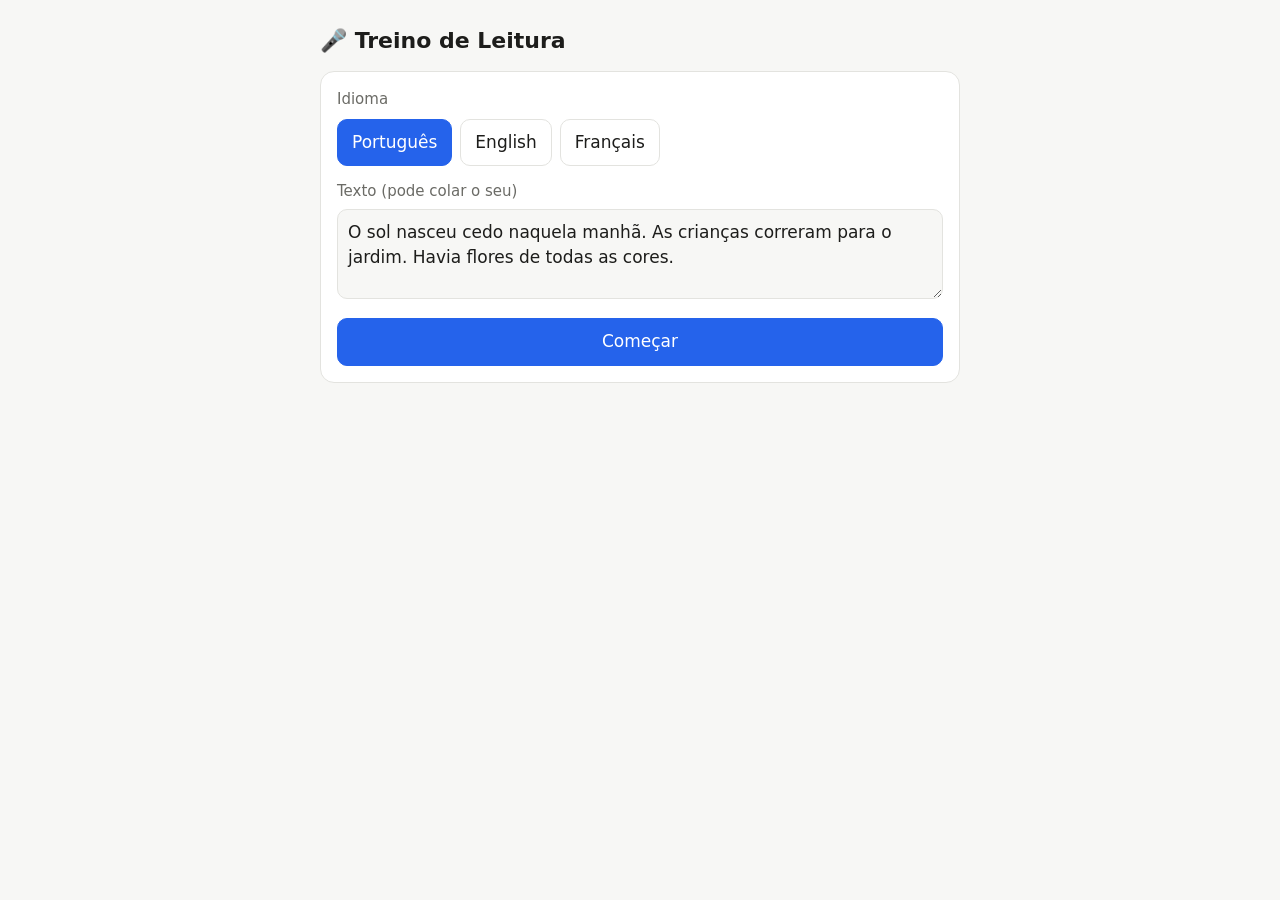
==== index.html @ fb6fd8f0 "renomeia para index" ====
<!DOCTYPE html>
<html lang="pt-BR">
<head>
<meta charset="utf-8">
<meta name="viewport" content="width=device-width, initial-scale=1, viewport-fit=cover">
<title>Treino de Leitura</title>
<style>
:root{--bg:#f7f7f5;--card:#fff;--tx:#1d1d1b;--mut:#6b6b66;--ac:#2563eb;--ok:#15803d;--bad:#b91c1c;--bd:#e3e3df;
box-sizing:border-box;padding-top:env(safe-area-inset-top,0px);padding-bottom:env(safe-area-inset-bottom,0px)}
@media (prefers-color-scheme:dark){:root:not([data-theme="light"]){--bg:#161617;--card:#212123;--tx:#f0f0ee;--mut:#9a9a95;--ac:#60a5fa;--ok:#4ade80;--bad:#f87171;--bd:#33333a}}
:root[data-theme="dark"]{--bg:#161617;--card:#212123;--tx:#f0f0ee;--mut:#9a9a95;--ac:#60a5fa;--ok:#4ade80;--bad:#f87171;--bd:#33333a}
html{scroll-padding-top:env(safe-area-inset-top,0px)}
body{margin:0;background:var(--bg);color:var(--tx);font:17px/1.5 system-ui,-apple-system,Segoe UI,sans-serif}
main{max-width:640px;margin:0 auto;padding:16px}
h1{font-size:22px;margin:8px 0 14px}
.card{background:var(--card);border:1px solid var(--bd);border-radius:14px;padding:16px;margin-bottom:14px}
.row{display:flex;gap:8px;flex-wrap:wrap}
button{font:inherit;border:1px solid var(--bd);background:var(--card);color:var(--tx);padding:10px 14px;border-radius:10px;cursor:pointer}
button.on,button.pri{background:var(--ac);border-color:var(--ac);color:#fff}
button.mic{width:100%;padding:16px;font-size:19px}
textarea{width:100%;box-sizing:border-box;min-height:90px;font:inherit;background:var(--bg);color:var(--tx);border:1px solid var(--bd);border-radius:10px;padding:10px}
.sent{font-size:21px;line-height:1.7}
.sent span{padding:0 2px;border-radius:4px}
.ok{color:var(--ok)}.bad{color:var(--bad);text-decoration:underline wavy}
.mut{color:var(--mut);font-size:15px}
.hide{display:none}
</style>
</head>
<body>
<main>
<h1>🎤 Treino de Leitura</h1>

<div id="setup" class="card">
  <div class="mut" style="margin-bottom:8px">Idioma</div>
  <div class="row" id="langs">
    <button data-l="pt-BR" class="on">Português</button>
    <button data-l="en-US">English</button>
    <button data-l="fr-FR">Français</button>
  </div>
  <div class="mut" style="margin:14px 0 6px">Texto (pode colar o seu)</div>
  <textarea id="txt"></textarea>
  <button class="pri" id="start" style="margin-top:12px;width:100%">Começar</button>
</div>

<div id="play" class="card hide">
  <div class="mut" id="prog"></div>
  <div class="sent" id="sent"></div>
  <div class="row" style="margin:10px 0">
    <button id="say">🔊 Ouvir frase</button>
    <button id="skip">Pular</button>
  </div>
  <button class="mic pri" id="mic">🎤 Ler agora</button>
  <div id="res" style="margin-top:12px"></div>
</div>

<div id="end" class="card hide">
  <div id="score" style="font-size:20px"></div>
  <button class="pri" id="again" style="margin-top:12px">Recomeçar</button>
</div>
</main>

<script>
const SAMPLES={
 "pt-BR":"O sol nasceu cedo naquela manhã. As crianças correram para o jardim. Havia flores de todas as cores.",
 "en-US":"The sun rose early that morning. The children ran into the garden. There were flowers of every color.",
 "fr-FR":"Le soleil s'est levé tôt ce matin-là. Les enfants ont couru dans le jardin. Il y avait des fleurs de toutes les couleurs."
};
const MSG={
 "pt-BR":{ok:"✅ Perfeito!",extra:"Palavras a mais: ",miss:"Em vermelho: palavras erradas ou esquecidas.",heard:"Ouvi: ",none:"Não entendi. Tente de novo.",right:"Acertou de primeira: "},
 "en-US":{ok:"✅ Perfect!",extra:"Extra words: ",miss:"In red: wrong or missed words.",heard:"I heard: ",none:"I didn't catch that. Try again.",right:"Right on first try: "},
 "fr-FR":{ok:"✅ Parfait !",extra:"Mots en trop : ",miss:"En rouge : mots faux ou oubliés.",heard:"J'ai entendu : ",none:"Je n'ai pas compris. Réessayez.",right:"Juste du premier coup : "}
};
const $=id=>document.getElementById(id);
let lang="pt-BR",frases=[],i=0,acertos=0,tentou=false;

const palavras=s=>(s.toLowerCase().match(/[\p{L}\p{N}]+(?:['’][\p{L}\p{N}]+)*/gu)||[]);
const norm=w=>w.replace(/’/g,"'");

function comparar(esp,ouv){
  const a=esp.map(norm),b=ouv.map(norm),n=a.length,m=b.length;
  const d=Array.from({length:n+1},()=>new Array(m+1).fill(0));
  for(let x=n-1;x>=0;x--)for(let y=m-1;y>=0;y--)
    d[x][y]=a[x]===b[y]?d[x+1][y+1]+1:Math.max(d[x+1][y],d[x][y+1]);
  const okA=new Array(n).fill(false),okB=new Array(m).fill(false);
  let x=0,y=0;
  while(x<n&&y<m){
    if(a[x]===b[y]){okA[x]=okB[y]=true;x++;y++}
    else if(d[x+1][y]>=d[x][y+1])x++;else y++;
  }
  return {okA,extras:ouv.filter((_,k)=>!okB[k])};
}

function setLang(l){
  lang=l;
  document.querySelectorAll("#langs button").forEach(b=>b.classList.toggle("on",b.dataset.l===l));
  $("txt").value=SAMPLES[l];
  document.documentElement.lang=l;
}
document.querySelectorAll("#langs button").forEach(b=>b.onclick=()=>setLang(b.dataset.l));
setLang("pt-BR");

function show(){
  if(i>=frases.length){
    $("play").classList.add("hide");$("end").classList.remove("hide");
    $("score").textContent=MSG[lang].right+acertos+"/"+frases.length;return;
  }
  tentou=false;
  $("prog").textContent=(i+1)+" / "+frases.length;
  $("sent").textContent=frases[i];
  $("res").innerHTML="";
}
$("start").onclick=()=>{
  frases=$("txt").value.trim().split(/(?<=[.!?])\s+/).filter(Boolean);
  if(!frases.length)return;
  i=0;acertos=0;
  $("setup").classList.add("hide");$("play").classList.remove("hide");show();
};
$("again").onclick=()=>{$("end").classList.add("hide");$("setup").classList.remove("hide")};
$("skip").onclick=()=>{i++;show()};
$("say").onclick=()=>{
  try{speechSynthesis.cancel();const u=new SpeechSynthesisUtterance(frases[i]);u.lang=lang;speechSynthesis.speak(u)}catch(e){}
};

const SR=window.SpeechRecognition||window.webkitSpeechRecognition;
$("mic").onclick=()=>{
  if(!SR){$("res").textContent="Seu navegador não suporta reconhecimento de voz. Use o Chrome ou o Edge.";return}
  const r=new SR();r.lang=lang;r.interimResults=false;r.maxAlternatives=1;
  $("mic").textContent="🎙️ Ouvindo...";
  r.onresult=e=>avaliar(e.results[0][0].transcript);
  r.onerror=e=>{$("res").textContent=(e.error==="not-allowed")?"Permita o uso do microfone no navegador.":MSG[lang].none};
  r.onend=()=>{$("mic").textContent="🎤 Ler agora"};
  try{r.start()}catch(e){}
};

function avaliar(ouvido){
  const M=MSG[lang];
  const esp=frases[i].split(/\s+/);
  const alvo=palavras(frases[i]);
  const {okA,extras}=comparar(alvo,palavras(ouvido));
  let k=0;
  const html=esp.map(w=>{
    const n=palavras(w).length;
    if(!n)return w;
    let good=true;for(let j=0;j<n;j++)if(!okA[k+j])good=false;
    k+=n;
    return '<span class="'+(good?"ok":"bad")+'">'+w.replace(/</g,"&lt;")+'</span>';
  }).join(" ");
  const perfeito=okA.every(Boolean)&&!extras.length;
  $("sent").innerHTML=html;
  let out='<div class="mut">'+M.heard+ouvido.replace(/</g,"&lt;")+'</div>';
  if(perfeito){
    if(!tentou)acertos++;
    out+='<div class="ok" style="margin:6px 0">'+M.ok+'</div><button class="pri" id="next">→</button>';
  }else{
    tentou=true;
    out+='<div class="mut" style="margin-top:6px">'+M.miss+'</div>';
    if(extras.length)out+='<div class="mut">'+M.extra+extras.join(", ")+'</div>';
  }
  $("res").innerHTML=out;
  const nx=$("next");if(nx)nx.onclick=()=>{i++;show()};
}
</script>
</body>
</html>
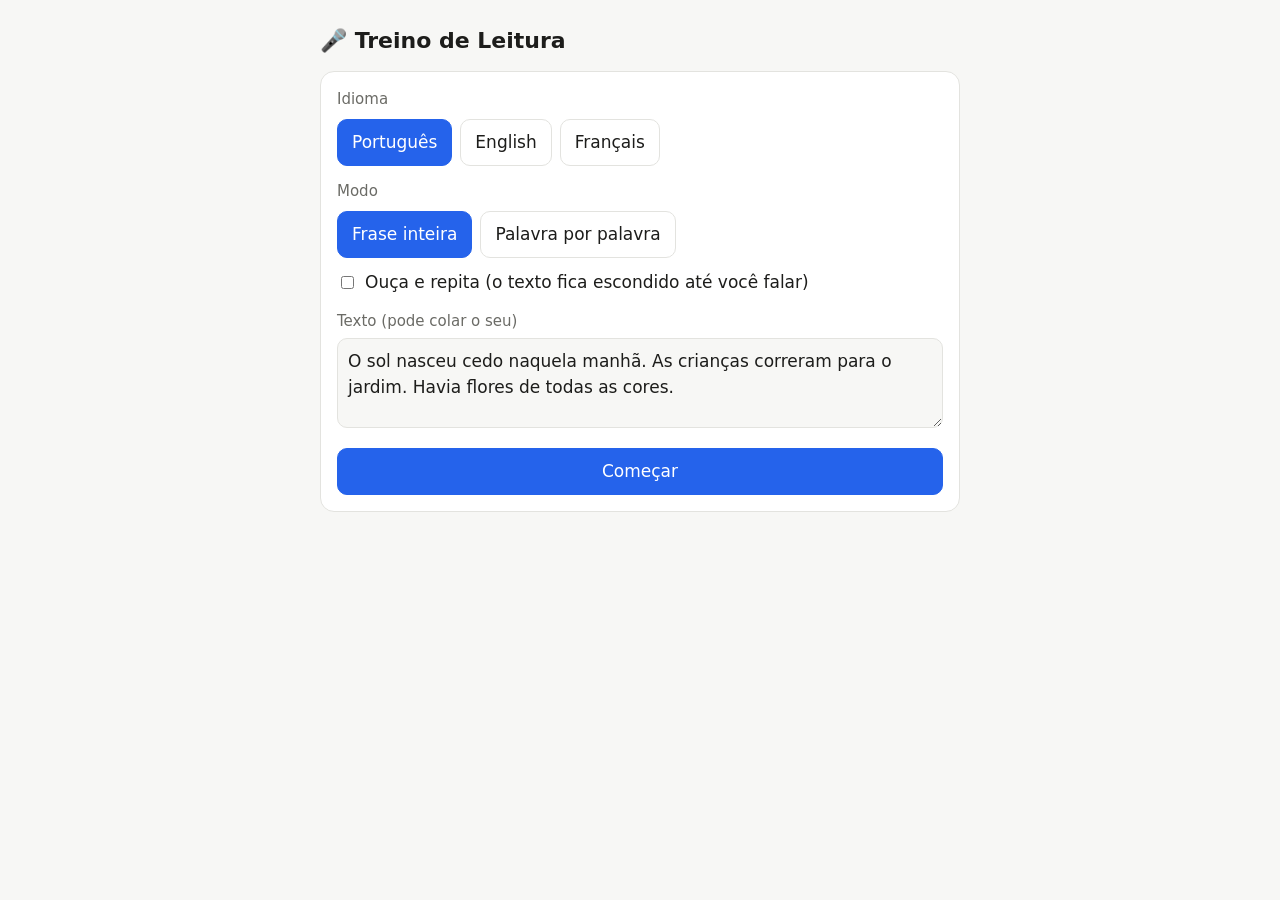
==== commit 9a75fa77: "Adiciona treino de leitura" ====
--- a/index.html
+++ b/index.html
@@ -5,10 +5,10 @@
 <meta name="viewport" content="width=device-width, initial-scale=1, viewport-fit=cover">
 <title>Treino de Leitura</title>
 <style>
-:root{--bg:#f7f7f5;--card:#fff;--tx:#1d1d1b;--mut:#6b6b66;--ac:#2563eb;--ok:#15803d;--bad:#b91c1c;--bd:#e3e3df;
+:root{--bg:#f7f7f5;--card:#fff;--tx:#1d1d1b;--mut:#6b6b66;--ac:#2563eb;--ok:#15803d;--bad:#b91c1c;--wr:#b45309;--bd:#e3e3df;
 box-sizing:border-box;padding-top:env(safe-area-inset-top,0px);padding-bottom:env(safe-area-inset-bottom,0px)}
-@media (prefers-color-scheme:dark){:root:not([data-theme="light"]){--bg:#161617;--card:#212123;--tx:#f0f0ee;--mut:#9a9a95;--ac:#60a5fa;--ok:#4ade80;--bad:#f87171;--bd:#33333a}}
-:root[data-theme="dark"]{--bg:#161617;--card:#212123;--tx:#f0f0ee;--mut:#9a9a95;--ac:#60a5fa;--ok:#4ade80;--bad:#f87171;--bd:#33333a}
+@media (prefers-color-scheme:dark){:root:not([data-theme="light"]){--bg:#161617;--card:#212123;--tx:#f0f0ee;--mut:#9a9a95;--ac:#60a5fa;--ok:#4ade80;--bad:#f87171;--wr:#fbbf24;--bd:#33333a}}
+:root[data-theme="dark"]{--bg:#161617;--card:#212123;--tx:#f0f0ee;--mut:#9a9a95;--ac:#60a5fa;--ok:#4ade80;--bad:#f87171;--wr:#fbbf24;--bd:#33333a}
 html{scroll-padding-top:env(safe-area-inset-top,0px)}
 body{margin:0;background:var(--bg);color:var(--tx);font:17px/1.5 system-ui,-apple-system,Segoe UI,sans-serif}
 main{max-width:640px;margin:0 auto;padding:16px}
@@ -19,11 +19,16 @@
 button.on,button.pri{background:var(--ac);border-color:var(--ac);color:#fff}
 button.mic{width:100%;padding:16px;font-size:19px}
 textarea{width:100%;box-sizing:border-box;min-height:90px;font:inherit;background:var(--bg);color:var(--tx);border:1px solid var(--bd);border-radius:10px;padding:10px}
-.sent{font-size:21px;line-height:1.7}
-.sent span{padding:0 2px;border-radius:4px}
-.ok{color:var(--ok)}.bad{color:var(--bad);text-decoration:underline wavy}
+.sent{font-size:21px;line-height:1.8}
+.sent span{padding:1px 3px;border-radius:5px}
+.sent.blur{filter:blur(7px);user-select:none}
+.ok{color:var(--ok)}
+.bad{color:var(--bad);text-decoration:underline wavy}
+.doubt{color:var(--wr);text-decoration:underline dotted}
+.cur{background:color-mix(in srgb,var(--ac) 22%,transparent)}
 .mut{color:var(--mut);font-size:15px}
 .hide{display:none}
+label.chk{display:flex;gap:8px;align-items:center;margin-top:12px}
 </style>
 </head>
 <body>
@@ -37,6 +42,12 @@
     <button data-l="en-US">English</button>
     <button data-l="fr-FR">Français</button>
   </div>
+  <div class="mut" style="margin:14px 0 8px">Modo</div>
+  <div class="row" id="modes">
+    <button data-m="s" class="on">Frase inteira</button>
+    <button data-m="w">Palavra por palavra</button>
+  </div>
+  <label class="chk"><input type="checkbox" id="hear"> Ouça e repita (o texto fica escondido até você falar)</label>
   <div class="mut" style="margin:14px 0 6px">Texto (pode colar o seu)</div>
   <textarea id="txt"></textarea>
   <button class="pri" id="start" style="margin-top:12px;width:100%">Começar</button>
@@ -66,15 +77,16 @@
  "fr-FR":"Le soleil s'est levé tôt ce matin-là. Les enfants ont couru dans le jardin. Il y avait des fleurs de toutes les couleurs."
 };
 const MSG={
- "pt-BR":{ok:"✅ Perfeito!",extra:"Palavras a mais: ",miss:"Em vermelho: palavras erradas ou esquecidas.",heard:"Ouvi: ",none:"Não entendi. Tente de novo.",right:"Acertou de primeira: "},
- "en-US":{ok:"✅ Perfect!",extra:"Extra words: ",miss:"In red: wrong or missed words.",heard:"I heard: ",none:"I didn't catch that. Try again.",right:"Right on first try: "},
- "fr-FR":{ok:"✅ Parfait !",extra:"Mots en trop : ",miss:"En rouge : mots faux ou oubliés.",heard:"J'ai entendu : ",none:"Je n'ai pas compris. Réessayez.",right:"Juste du premier coup : "}
+ "pt-BR":{ok:"✅ Perfeito!",doubt:"🟡 Quase. Em amarelo: o reconhecimento ficou em dúvida. Leia de novo, mais devagar.",miss:"Em vermelho: palavras erradas ou esquecidas.",heard:"Ouvi: ",alt:"Também poderia ser: ",conf:"Confiança: ",extra:"Palavras a mais: ",none:"Não entendi. Tente de novo.",right:"Acertou de primeira: ",mic:"🎤 Ler agora",micw:"🎤 Ler a palavra marcada",say:"🔊 Ouvir frase",listen:"🎙️ Ouvindo...",deny:"Permita o uso do microfone no navegador.",nosr:"Seu navegador não suporta reconhecimento de voz. Use o Chrome ou o Edge.",done:"✅ Frase completa!"},
+ "en-US":{ok:"✅ Perfect!",doubt:"🟡 Almost. In yellow: the recognizer wasn't sure. Read again, more slowly.",miss:"In red: wrong or missed words.",heard:"I heard: ",alt:"It could also be: ",conf:"Confidence: ",extra:"Extra words: ",none:"I didn't catch that. Try again.",right:"Right on first try: ",mic:"🎤 Read now",micw:"🎤 Read the marked word",say:"🔊 Hear sentence",listen:"🎙️ Listening...",deny:"Allow microphone access in your browser.",nosr:"Your browser doesn't support speech recognition. Use Chrome or Edge.",done:"✅ Sentence complete!"},
+ "fr-FR":{ok:"✅ Parfait !",doubt:"🟡 Presque. En jaune : la reconnaissance a hésité. Relisez, plus lentement.",miss:"En rouge : mots faux ou oubliés.",heard:"J'ai entendu : ",alt:"Cela pourrait aussi être : ",conf:"Confiance : ",extra:"Mots en trop : ",none:"Je n'ai pas compris. Réessayez.",right:"Juste du premier coup : ",mic:"🎤 Lire maintenant",micw:"🎤 Lire le mot surligné",say:"🔊 Écouter la phrase",listen:"🎙️ J'écoute...",deny:"Autorisez le micro dans le navigateur.",nosr:"Votre navigateur ne gère pas la reconnaissance vocale. Utilisez Chrome ou Edge.",done:"✅ Phrase terminée !"}
 };
 const $=id=>document.getElementById(id);
-let lang="pt-BR",frases=[],i=0,acertos=0,tentou=false;
+const esc=s=>s.replace(/&/g,"&amp;").replace(/</g,"&lt;");
+let lang="pt-BR",wordMode=false,frases=[],i=0,acertos=0,tentou=false,alvo=[],st=[],toks=[],wi=0,revealed=false;
 
 const palavras=s=>(s.toLowerCase().match(/[\p{L}\p{N}]+(?:['’][\p{L}\p{N}]+)*/gu)||[]);
-const norm=w=>w.replace(/’/g,"'");
+const norm=w=>w.replace(/’/g,"'").normalize("NFD").replace(/[\u0300-\u036f]/g,"");
 
 function comparar(esp,ouv){
   const a=esp.map(norm),b=ouv.map(norm),n=a.length,m=b.length;
@@ -97,17 +109,39 @@
   document.documentElement.lang=l;
 }
 document.querySelectorAll("#langs button").forEach(b=>b.onclick=()=>setLang(b.dataset.l));
+document.querySelectorAll("#modes button").forEach(b=>b.onclick=()=>{
+  wordMode=b.dataset.m==="w";
+  document.querySelectorAll("#modes button").forEach(x=>x.classList.toggle("on",x===b));
+});
 setLang("pt-BR");
 
+function build(){
+  alvo=palavras(frases[i]);st=new Array(alvo.length).fill(null);wi=0;
+  let k=0;
+  toks=frases[i].split(/\s+/).map(w=>{const n=palavras(w).length;const o={w,a:k,n};k+=n;return o});
+}
+function draw(){
+  $("sent").className="sent"+($("hear").checked&&!revealed?" blur":"");
+  $("sent").innerHTML=toks.map(t=>{
+    let c="";
+    if(t.n){
+      const s=st.slice(t.a,t.a+t.n);
+      c=s.includes("bad")?"bad":s.includes("doubt")?"doubt":s.every(x=>x==="ok")?"ok":"";
+      if(wordMode&&wi>=t.a&&wi<t.a+t.n)c+=" cur";
+    }
+    return '<span class="'+c+'">'+esc(t.w)+'</span>';
+  }).join(" ");
+}
 function show(){
   if(i>=frases.length){
     $("play").classList.add("hide");$("end").classList.remove("hide");
     $("score").textContent=MSG[lang].right+acertos+"/"+frases.length;return;
   }
-  tentou=false;
+  tentou=false;revealed=false;build();
   $("prog").textContent=(i+1)+" / "+frases.length;
-  $("sent").textContent=frases[i];
-  $("res").innerHTML="";
+  $("mic").textContent=wordMode?MSG[lang].micw:MSG[lang].mic;
+  $("say").textContent=MSG[lang].say;
+  $("res").innerHTML="";draw();
 }
 $("start").onclick=()=>{
   frases=$("txt").value.trim().split(/(?<=[.!?])\s+/).filter(Boolean);
@@ -123,41 +157,74 @@
 
 const SR=window.SpeechRecognition||window.webkitSpeechRecognition;
 $("mic").onclick=()=>{
-  if(!SR){$("res").textContent="Seu navegador não suporta reconhecimento de voz. Use o Chrome ou o Edge.";return}
-  const r=new SR();r.lang=lang;r.interimResults=false;r.maxAlternatives=1;
-  $("mic").textContent="🎙️ Ouvindo...";
-  r.onresult=e=>avaliar(e.results[0][0].transcript);
-  r.onerror=e=>{$("res").textContent=(e.error==="not-allowed")?"Permita o uso do microfone no navegador.":MSG[lang].none};
-  r.onend=()=>{$("mic").textContent="🎤 Ler agora"};
+  const M=MSG[lang];
+  if(!SR){$("res").textContent=M.nosr;return}
+  const r=new SR();r.lang=lang;r.interimResults=false;r.maxAlternatives=5;
+  $("mic").textContent=M.listen;
+  r.onresult=e=>{
+    const alts=Array.from(e.results[0]).map(a=>({t:a.transcript,c:a.confidence}));
+    wordMode?avaliarPalavra(alts):avaliarFrase(alts);
+  };
+  r.onerror=e=>{$("res").textContent=(e.error==="not-allowed")?M.deny:M.none};
+  r.onend=()=>{$("mic").textContent=wordMode?M.micw:M.mic};
   try{r.start()}catch(e){}
 };
 
-function avaliar(ouvido){
+function infoOuvido(alts){
   const M=MSG[lang];
-  const esp=frases[i].split(/\s+/);
-  const alvo=palavras(frases[i]);
-  const {okA,extras}=comparar(alvo,palavras(ouvido));
-  let k=0;
-  const html=esp.map(w=>{
-    const n=palavras(w).length;
-    if(!n)return w;
-    let good=true;for(let j=0;j<n;j++)if(!okA[k+j])good=false;
-    k+=n;
-    return '<span class="'+(good?"ok":"bad")+'">'+w.replace(/</g,"&lt;")+'</span>';
-  }).join(" ");
-  const perfeito=okA.every(Boolean)&&!extras.length;
-  $("sent").innerHTML=html;
-  let out='<div class="mut">'+M.heard+ouvido.replace(/</g,"&lt;")+'</div>';
-  if(perfeito){
+  let o='<div class="mut">'+M.heard+esc(alts[0].t)+'</div>';
+  const outras=[...new Set(alts.slice(1).map(a=>a.t.trim()).filter(t=>t&&t.toLowerCase()!==alts[0].t.trim().toLowerCase()))].slice(0,2);
+  if(outras.length)o+='<div class="mut">'+M.alt+outras.map(esc).join(" / ")+'</div>';
+  if(alts[0].c>0)o+='<div class="mut">'+M.conf+Math.round(alts[0].c*100)+'%</div>';
+  return o;
+}
+function botaoProx(){
+  $("res").insertAdjacentHTML("beforeend",'<button class="pri" id="next" style="margin-top:8px">→</button>');
+  $("next").onclick=()=>{i++;show()};
+}
+
+function avaliarFrase(alts){
+  const M=MSG[lang];
+  const best=alts[0],outras=alts.slice(1).map(a=>new Set(palavras(a.t).map(norm)));
+  const {okA,extras}=comparar(alvo,palavras(best.t));
+  alvo.forEach((w,k)=>{
+    if(!okA[k])st[k]="bad";
+    else{
+      const apoio=outras.filter(s=>s.has(norm(w))).length;
+      st[k]=(outras.length>=2&&apoio<outras.length/2)?"doubt":"ok";
+    }
+  });
+  const temBad=st.includes("bad"),temDoubt=st.includes("doubt")||(best.c>0&&best.c<0.8);
+  revealed=true;draw();
+  let out=infoOuvido(alts);
+  if(!temBad&&!extras.length&&!temDoubt){
     if(!tentou)acertos++;
-    out+='<div class="ok" style="margin:6px 0">'+M.ok+'</div><button class="pri" id="next">→</button>';
+    $("res").innerHTML=out+'<div class="ok" style="margin:6px 0">'+M.ok+'</div>';botaoProx();return;
+  }
+  tentou=true;
+  out+=(!temBad&&!extras.length)?'<div class="mut" style="margin-top:6px">'+M.doubt+'</div>':'<div class="mut" style="margin-top:6px">'+M.miss+'</div>';
+  if(extras.length)out+='<div class="mut">'+M.extra+esc(extras.join(", "))+'</div>';
+  $("res").innerHTML=out;
+}
+
+function avaliarPalavra(alts){
+  const M=MSG[lang],alvoN=norm(alvo[wi]);
+  const naMelhor=palavras(alts[0].t).map(norm).includes(alvoN);
+  const emOutra=alts.slice(1).some(a=>palavras(a.t).map(norm).includes(alvoN));
+  let out=infoOuvido(alts);
+  if(naMelhor){
+    st[wi]="ok";wi++;
+    if(wi>=alvo.length){
+      if(!tentou)acertos++;
+      revealed=true;draw();
+      $("res").innerHTML=out+'<div class="ok" style="margin:6px 0">'+M.done+'</div>';botaoProx();return;
+    }
   }else{
-    tentou=true;
-    out+='<div class="mut" style="margin-top:6px">'+M.miss+'</div>';
-    if(extras.length)out+='<div class="mut">'+M.extra+extras.join(", ")+'</div>';
-  }
+    tentou=true;st[wi]=emOutra?"doubt":"bad";
+    out+='<div class="mut" style="margin-top:6px">'+(emOutra?M.doubt:M.miss)+'</div>';
+  }
+  revealed=wi>0||revealed;draw();
   $("res").innerHTML=out;
-  const nx=$("next");if(nx)nx.onclick=()=>{i++;show()};
 }
 </script>
 </body>
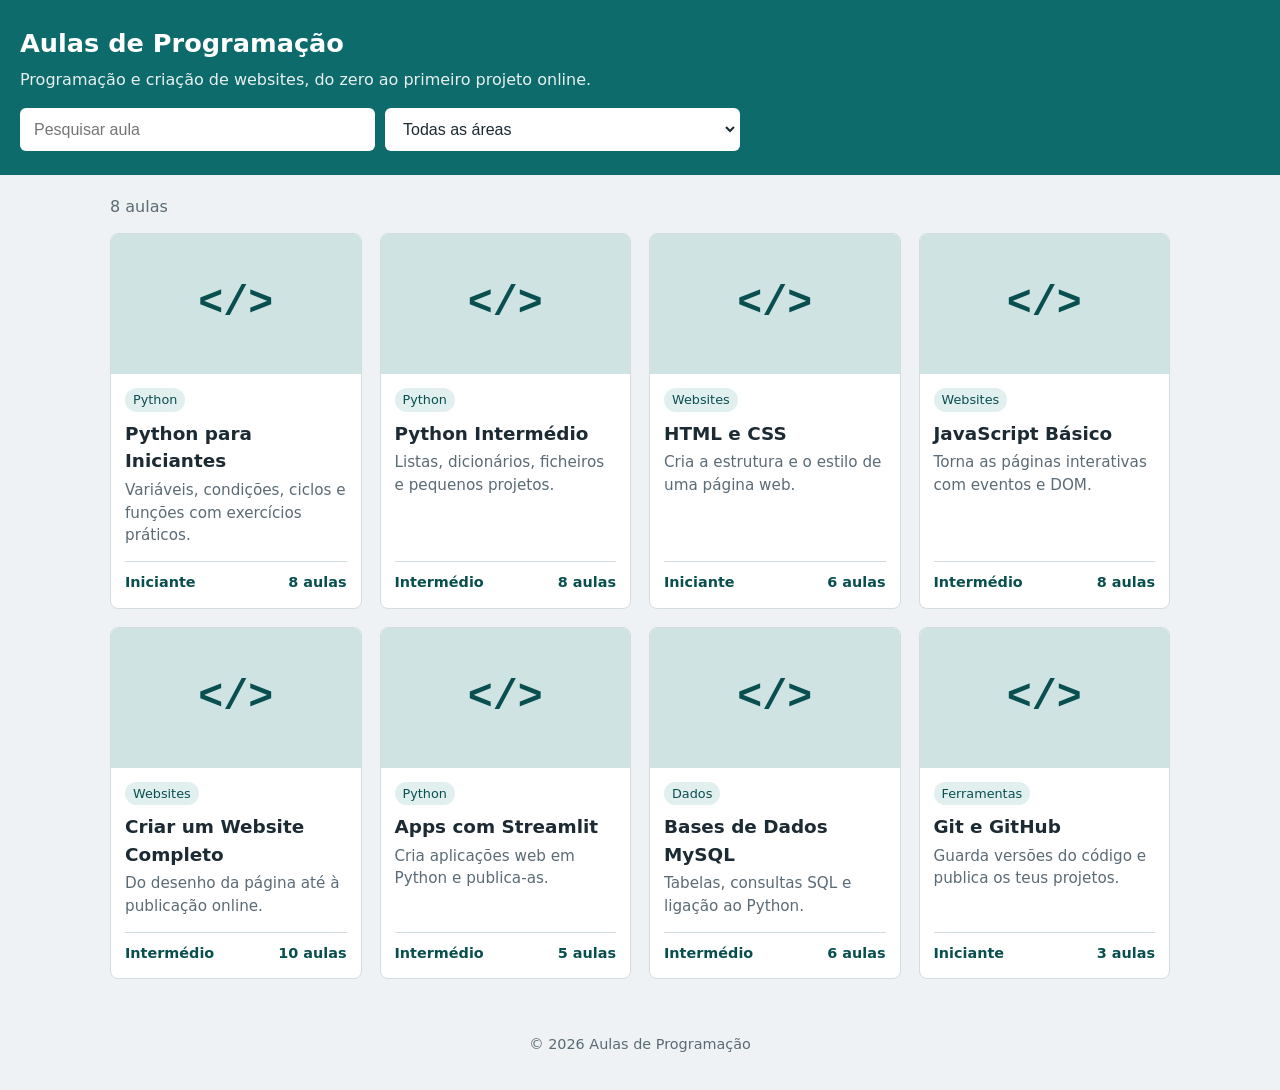
==== commit ec40cb94: "Catalogo de aulas" ====
--- a/index.html
+++ b/index.html
@@ -1,231 +1,93 @@
 <!DOCTYPE html>
-<html lang="pt-BR">
+<html lang="pt">
 <head>
-<meta charset="utf-8">
-<meta name="viewport" content="width=device-width, initial-scale=1, viewport-fit=cover">
-<title>Treino de Leitura</title>
-<style>
-:root{--bg:#f7f7f5;--card:#fff;--tx:#1d1d1b;--mut:#6b6b66;--ac:#2563eb;--ok:#15803d;--bad:#b91c1c;--wr:#b45309;--bd:#e3e3df;
-box-sizing:border-box;padding-top:env(safe-area-inset-top,0px);padding-bottom:env(safe-area-inset-bottom,0px)}
-@media (prefers-color-scheme:dark){:root:not([data-theme="light"]){--bg:#161617;--card:#212123;--tx:#f0f0ee;--mut:#9a9a95;--ac:#60a5fa;--ok:#4ade80;--bad:#f87171;--wr:#fbbf24;--bd:#33333a}}
-:root[data-theme="dark"]{--bg:#161617;--card:#212123;--tx:#f0f0ee;--mut:#9a9a95;--ac:#60a5fa;--ok:#4ade80;--bad:#f87171;--wr:#fbbf24;--bd:#33333a}
-html{scroll-padding-top:env(safe-area-inset-top,0px)}
-body{margin:0;background:var(--bg);color:var(--tx);font:17px/1.5 system-ui,-apple-system,Segoe UI,sans-serif}
-main{max-width:640px;margin:0 auto;padding:16px}
-h1{font-size:22px;margin:8px 0 14px}
-.card{background:var(--card);border:1px solid var(--bd);border-radius:14px;padding:16px;margin-bottom:14px}
-.row{display:flex;gap:8px;flex-wrap:wrap}
-button{font:inherit;border:1px solid var(--bd);background:var(--card);color:var(--tx);padding:10px 14px;border-radius:10px;cursor:pointer}
-button.on,button.pri{background:var(--ac);border-color:var(--ac);color:#fff}
-button.mic{width:100%;padding:16px;font-size:19px}
-textarea{width:100%;box-sizing:border-box;min-height:90px;font:inherit;background:var(--bg);color:var(--tx);border:1px solid var(--bd);border-radius:10px;padding:10px}
-.sent{font-size:21px;line-height:1.8}
-.sent span{padding:1px 3px;border-radius:5px}
-.sent.blur{filter:blur(7px);user-select:none}
-.ok{color:var(--ok)}
-.bad{color:var(--bad);text-decoration:underline wavy}
-.doubt{color:var(--wr);text-decoration:underline dotted}
-.cur{background:color-mix(in srgb,var(--ac) 22%,transparent)}
-.mut{color:var(--mut);font-size:15px}
-.hide{display:none}
-label.chk{display:flex;gap:8px;align-items:center;margin-top:12px}
-</style>
+  <meta charset="UTF-8">
+  <meta name="viewport" content="width=device-width, initial-scale=1.0">
+  <title>Aulas de Programação</title>
+  <link rel="stylesheet" href="style.css">
 </head>
 <body>
-<main>
-<h1>🎤 Treino de Leitura</h1>
+  <header class="topo">
+    <h1>Aulas de Programação</h1>
+    <p class="subtitulo">Programação e criação de websites, do zero ao primeiro projeto online.</p>
+    <div class="controlos">
+      <input type="search" id="pesquisa" placeholder="Pesquisar aula" aria-label="Pesquisar aula">
+      <select id="categoria" aria-label="Filtrar por área">
+        <option value="">Todas as áreas</option>
+      </select>
+    </div>
+  </header>
 
-<div id="setup" class="card">
-  <div class="mut" style="margin-bottom:8px">Idioma</div>
-  <div class="row" id="langs">
-    <button data-l="pt-BR" class="on">Português</button>
-    <button data-l="en-US">English</button>
-    <button data-l="fr-FR">Français</button>
-  </div>
-  <div class="mut" style="margin:14px 0 8px">Modo</div>
-  <div class="row" id="modes">
-    <button data-m="s" class="on">Frase inteira</button>
-    <button data-m="w">Palavra por palavra</button>
-  </div>
-  <label class="chk"><input type="checkbox" id="hear"> Ouça e repita (o texto fica escondido até você falar)</label>
-  <div class="mut" style="margin:14px 0 6px">Texto (pode colar o seu)</div>
-  <textarea id="txt"></textarea>
-  <button class="pri" id="start" style="margin-top:12px;width:100%">Começar</button>
-</div>
+  <main>
+    <p id="contagem" class="contagem"></p>
+    <section id="lista" class="grelha"></section>
+    <p id="vazio" class="vazio" hidden>Nenhuma aula encontrada. Experimenta outra pesquisa ou área.</p>
+  </main>
 
-<div id="play" class="card hide">
-  <div class="mut" id="prog"></div>
-  <div class="sent" id="sent"></div>
-  <div class="row" style="margin:10px 0">
-    <button id="say">🔊 Ouvir frase</button>
-    <button id="skip">Pular</button>
-  </div>
-  <button class="mic pri" id="mic">🎤 Ler agora</button>
-  <div id="res" style="margin-top:12px"></div>
-</div>
+  <footer class="rodape">
+    <p>&copy; 2026 Aulas de Programação</p>
+  </footer>
 
-<div id="end" class="card hide">
-  <div id="score" style="font-size:20px"></div>
-  <button class="pri" id="again" style="margin-top:12px">Recomeçar</button>
-</div>
-</main>
+  <script>
+    // Edita esta lista para colocar as tuas aulas
+    const aulas = [
+      { nome: "Python para Iniciantes", categoria: "Python", nivel: "Iniciante", duracao: "8 aulas", descricao: "Variáveis, condições, ciclos e funções com exercícios práticos." },
+      { nome: "Python Intermédio", categoria: "Python", nivel: "Intermédio", duracao: "8 aulas", descricao: "Listas, dicionários, ficheiros e pequenos projetos." },
+      { nome: "HTML e CSS", categoria: "Websites", nivel: "Iniciante", duracao: "6 aulas", descricao: "Cria a estrutura e o estilo de uma página web." },
+      { nome: "JavaScript Básico", categoria: "Websites", nivel: "Intermédio", duracao: "8 aulas", descricao: "Torna as páginas interativas com eventos e DOM." },
+      { nome: "Criar um Website Completo", categoria: "Websites", nivel: "Intermédio", duracao: "10 aulas", descricao: "Do desenho da página até à publicação online." },
+      { nome: "Apps com Streamlit", categoria: "Python", nivel: "Intermédio", duracao: "5 aulas", descricao: "Cria aplicações web em Python e publica-as." },
+      { nome: "Bases de Dados MySQL", categoria: "Dados", nivel: "Intermédio", duracao: "6 aulas", descricao: "Tabelas, consultas SQL e ligação ao Python." },
+      { nome: "Git e GitHub", categoria: "Ferramentas", nivel: "Iniciante", duracao: "3 aulas", descricao: "Guarda versões do código e publica os teus projetos." }
+    ];
 
-<script>
-const SAMPLES={
- "pt-BR":"O sol nasceu cedo naquela manhã. As crianças correram para o jardim. Havia flores de todas as cores.",
- "en-US":"The sun rose early that morning. The children ran into the garden. There were flowers of every color.",
- "fr-FR":"Le soleil s'est levé tôt ce matin-là. Les enfants ont couru dans le jardin. Il y avait des fleurs de toutes les couleurs."
-};
-const MSG={
- "pt-BR":{ok:"✅ Perfeito!",doubt:"🟡 Quase. Em amarelo: o reconhecimento ficou em dúvida. Leia de novo, mais devagar.",miss:"Em vermelho: palavras erradas ou esquecidas.",heard:"Ouvi: ",alt:"Também poderia ser: ",conf:"Confiança: ",extra:"Palavras a mais: ",none:"Não entendi. Tente de novo.",right:"Acertou de primeira: ",mic:"🎤 Ler agora",micw:"🎤 Ler a palavra marcada",say:"🔊 Ouvir frase",listen:"🎙️ Ouvindo...",deny:"Permita o uso do microfone no navegador.",nosr:"Seu navegador não suporta reconhecimento de voz. Use o Chrome ou o Edge.",done:"✅ Frase completa!"},
- "en-US":{ok:"✅ Perfect!",doubt:"🟡 Almost. In yellow: the recognizer wasn't sure. Read again, more slowly.",miss:"In red: wrong or missed words.",heard:"I heard: ",alt:"It could also be: ",conf:"Confidence: ",extra:"Extra words: ",none:"I didn't catch that. Try again.",right:"Right on first try: ",mic:"🎤 Read now",micw:"🎤 Read the marked word",say:"🔊 Hear sentence",listen:"🎙️ Listening...",deny:"Allow microphone access in your browser.",nosr:"Your browser doesn't support speech recognition. Use Chrome or Edge.",done:"✅ Sentence complete!"},
- "fr-FR":{ok:"✅ Parfait !",doubt:"🟡 Presque. En jaune : la reconnaissance a hésité. Relisez, plus lentement.",miss:"En rouge : mots faux ou oubliés.",heard:"J'ai entendu : ",alt:"Cela pourrait aussi être : ",conf:"Confiance : ",extra:"Mots en trop : ",none:"Je n'ai pas compris. Réessayez.",right:"Juste du premier coup : ",mic:"🎤 Lire maintenant",micw:"🎤 Lire le mot surligné",say:"🔊 Écouter la phrase",listen:"🎙️ J'écoute...",deny:"Autorisez le micro dans le navigateur.",nosr:"Votre navigateur ne gère pas la reconnaissance vocale. Utilisez Chrome ou Edge.",done:"✅ Phrase terminée !"}
-};
-const $=id=>document.getElementById(id);
-const esc=s=>s.replace(/&/g,"&amp;").replace(/</g,"&lt;");
-let lang="pt-BR",wordMode=false,frases=[],i=0,acertos=0,tentou=false,alvo=[],st=[],toks=[],wi=0,revealed=false;
+    const lista = document.getElementById("lista");
+    const pesquisa = document.getElementById("pesquisa");
+    const categoria = document.getElementById("categoria");
+    const contagem = document.getElementById("contagem");
+    const vazio = document.getElementById("vazio");
 
-const palavras=s=>(s.toLowerCase().match(/[\p{L}\p{N}]+(?:['’][\p{L}\p{N}]+)*/gu)||[]);
-const norm=w=>w.replace(/’/g,"'").normalize("NFD").replace(/[\u0300-\u036f]/g,"");
+    [...new Set(aulas.map(a => a.categoria))].sort().forEach(c => {
+      const opcao = document.createElement("option");
+      opcao.value = c;
+      opcao.textContent = c;
+      categoria.appendChild(opcao);
+    });
 
-function comparar(esp,ouv){
-  const a=esp.map(norm),b=ouv.map(norm),n=a.length,m=b.length;
-  const d=Array.from({length:n+1},()=>new Array(m+1).fill(0));
-  for(let x=n-1;x>=0;x--)for(let y=m-1;y>=0;y--)
-    d[x][y]=a[x]===b[y]?d[x+1][y+1]+1:Math.max(d[x+1][y],d[x][y+1]);
-  const okA=new Array(n).fill(false),okB=new Array(m).fill(false);
-  let x=0,y=0;
-  while(x<n&&y<m){
-    if(a[x]===b[y]){okA[x]=okB[y]=true;x++;y++}
-    else if(d[x+1][y]>=d[x][y+1])x++;else y++;
-  }
-  return {okA,extras:ouv.filter((_,k)=>!okB[k])};
-}
+    function mostrar() {
+      const texto = pesquisa.value.trim().toLowerCase();
+      const cat = categoria.value;
 
-function setLang(l){
-  lang=l;
-  document.querySelectorAll("#langs button").forEach(b=>b.classList.toggle("on",b.dataset.l===l));
-  $("txt").value=SAMPLES[l];
-  document.documentElement.lang=l;
-}
-document.querySelectorAll("#langs button").forEach(b=>b.onclick=()=>setLang(b.dataset.l));
-document.querySelectorAll("#modes button").forEach(b=>b.onclick=()=>{
-  wordMode=b.dataset.m==="w";
-  document.querySelectorAll("#modes button").forEach(x=>x.classList.toggle("on",x===b));
-});
-setLang("pt-BR");
+      const filtradas = aulas.filter(a =>
+        (!cat || a.categoria === cat) &&
+        (a.nome.toLowerCase().includes(texto) || a.descricao.toLowerCase().includes(texto))
+      );
 
-function build(){
-  alvo=palavras(frases[i]);st=new Array(alvo.length).fill(null);wi=0;
-  let k=0;
-  toks=frases[i].split(/\s+/).map(w=>{const n=palavras(w).length;const o={w,a:k,n};k+=n;return o});
-}
-function draw(){
-  $("sent").className="sent"+($("hear").checked&&!revealed?" blur":"");
-  $("sent").innerHTML=toks.map(t=>{
-    let c="";
-    if(t.n){
-      const s=st.slice(t.a,t.a+t.n);
-      c=s.includes("bad")?"bad":s.includes("doubt")?"doubt":s.every(x=>x==="ok")?"ok":"";
-      if(wordMode&&wi>=t.a&&wi<t.a+t.n)c+=" cur";
+      lista.innerHTML = "";
+      filtradas.forEach(a => {
+        const cartao = document.createElement("article");
+        cartao.className = "cartao";
+        cartao.innerHTML = `
+          <div class="imagem" aria-hidden="true">&lt;/&gt;</div>
+          <div class="info">
+            <span class="etiqueta">${a.categoria}</span>
+            <h2>${a.nome}</h2>
+            <p>${a.descricao}</p>
+            <div class="meta">
+              <span>${a.nivel}</span>
+              <span>${a.duracao}</span>
+            </div>
+          </div>`;
+        lista.appendChild(cartao);
+      });
+
+      contagem.textContent = filtradas.length + (filtradas.length === 1 ? " aula" : " aulas");
+      vazio.hidden = filtradas.length > 0;
     }
-    return '<span class="'+c+'">'+esc(t.w)+'</span>';
-  }).join(" ");
-}
-function show(){
-  if(i>=frases.length){
-    $("play").classList.add("hide");$("end").classList.remove("hide");
-    $("score").textContent=MSG[lang].right+acertos+"/"+frases.length;return;
-  }
-  tentou=false;revealed=false;build();
-  $("prog").textContent=(i+1)+" / "+frases.length;
-  $("mic").textContent=wordMode?MSG[lang].micw:MSG[lang].mic;
-  $("say").textContent=MSG[lang].say;
-  $("res").innerHTML="";draw();
-}
-$("start").onclick=()=>{
-  frases=$("txt").value.trim().split(/(?<=[.!?])\s+/).filter(Boolean);
-  if(!frases.length)return;
-  i=0;acertos=0;
-  $("setup").classList.add("hide");$("play").classList.remove("hide");show();
-};
-$("again").onclick=()=>{$("end").classList.add("hide");$("setup").classList.remove("hide")};
-$("skip").onclick=()=>{i++;show()};
-$("say").onclick=()=>{
-  try{speechSynthesis.cancel();const u=new SpeechSynthesisUtterance(frases[i]);u.lang=lang;speechSynthesis.speak(u)}catch(e){}
-};
 
-const SR=window.SpeechRecognition||window.webkitSpeechRecognition;
-$("mic").onclick=()=>{
-  const M=MSG[lang];
-  if(!SR){$("res").textContent=M.nosr;return}
-  const r=new SR();r.lang=lang;r.interimResults=false;r.maxAlternatives=5;
-  $("mic").textContent=M.listen;
-  r.onresult=e=>{
-    const alts=Array.from(e.results[0]).map(a=>({t:a.transcript,c:a.confidence}));
-    wordMode?avaliarPalavra(alts):avaliarFrase(alts);
-  };
-  r.onerror=e=>{$("res").textContent=(e.error==="not-allowed")?M.deny:M.none};
-  r.onend=()=>{$("mic").textContent=wordMode?M.micw:M.mic};
-  try{r.start()}catch(e){}
-};
-
-function infoOuvido(alts){
-  const M=MSG[lang];
-  let o='<div class="mut">'+M.heard+esc(alts[0].t)+'</div>';
-  const outras=[...new Set(alts.slice(1).map(a=>a.t.trim()).filter(t=>t&&t.toLowerCase()!==alts[0].t.trim().toLowerCase()))].slice(0,2);
-  if(outras.length)o+='<div class="mut">'+M.alt+outras.map(esc).join(" / ")+'</div>';
-  if(alts[0].c>0)o+='<div class="mut">'+M.conf+Math.round(alts[0].c*100)+'%</div>';
-  return o;
-}
-function botaoProx(){
-  $("res").insertAdjacentHTML("beforeend",'<button class="pri" id="next" style="margin-top:8px">→</button>');
-  $("next").onclick=()=>{i++;show()};
-}
-
-function avaliarFrase(alts){
-  const M=MSG[lang];
-  const best=alts[0],outras=alts.slice(1).map(a=>new Set(palavras(a.t).map(norm)));
-  const {okA,extras}=comparar(alvo,palavras(best.t));
-  alvo.forEach((w,k)=>{
-    if(!okA[k])st[k]="bad";
-    else{
-      const apoio=outras.filter(s=>s.has(norm(w))).length;
-      st[k]=(outras.length>=2&&apoio<outras.length/2)?"doubt":"ok";
-    }
-  });
-  const temBad=st.includes("bad"),temDoubt=st.includes("doubt")||(best.c>0&&best.c<0.8);
-  revealed=true;draw();
-  let out=infoOuvido(alts);
-  if(!temBad&&!extras.length&&!temDoubt){
-    if(!tentou)acertos++;
-    $("res").innerHTML=out+'<div class="ok" style="margin:6px 0">'+M.ok+'</div>';botaoProx();return;
-  }
-  tentou=true;
-  out+=(!temBad&&!extras.length)?'<div class="mut" style="margin-top:6px">'+M.doubt+'</div>':'<div class="mut" style="margin-top:6px">'+M.miss+'</div>';
-  if(extras.length)out+='<div class="mut">'+M.extra+esc(extras.join(", "))+'</div>';
-  $("res").innerHTML=out;
-}
-
-function avaliarPalavra(alts){
-  const M=MSG[lang],alvoN=norm(alvo[wi]);
-  const naMelhor=palavras(alts[0].t).map(norm).includes(alvoN);
-  const emOutra=alts.slice(1).some(a=>palavras(a.t).map(norm).includes(alvoN));
-  let out=infoOuvido(alts);
-  if(naMelhor){
-    st[wi]="ok";wi++;
-    if(wi>=alvo.length){
-      if(!tentou)acertos++;
-      revealed=true;draw();
-      $("res").innerHTML=out+'<div class="ok" style="margin:6px 0">'+M.done+'</div>';botaoProx();return;
-    }
-  }else{
-    tentou=true;st[wi]=emOutra?"doubt":"bad";
-    out+='<div class="mut" style="margin-top:6px">'+(emOutra?M.doubt:M.miss)+'</div>';
-  }
-  revealed=wi>0||revealed;draw();
-  $("res").innerHTML=out;
-}
-</script>
+    pesquisa.addEventListener("input", mostrar);
+    categoria.addEventListener("change", mostrar);
+    mostrar();
+  </script>
 </body>
 </html>
--- a/style.css
+++ b/style.css
@@ -0,0 +1,156 @@
+:root {
+  --fundo: #eef2f4;
+  --superficie: #ffffff;
+  --texto: #1c2a33;
+  --texto-suave: #5b6b75;
+  --destaque: #0e6b6b;
+  --destaque-escuro: #0a4f4f;
+  --linha: #d3dce1;
+}
+
+* {
+  box-sizing: border-box;
+}
+
+body {
+  margin: 0;
+  font-family: "Segoe UI", system-ui, sans-serif;
+  background: var(--fundo);
+  color: var(--texto);
+  line-height: 1.5;
+}
+
+.topo {
+  background: var(--destaque);
+  color: #fff;
+  padding: 24px 20px;
+}
+
+.topo h1 {
+  margin: 0 0 6px;
+  font-size: 1.6rem;
+}
+
+.subtitulo {
+  margin: 0 0 16px;
+  opacity: 0.9;
+}
+
+.controlos {
+  display: flex;
+  flex-wrap: wrap;
+  gap: 10px;
+  max-width: 720px;
+}
+
+.controlos input,
+.controlos select {
+  flex: 1 1 200px;
+  padding: 10px 12px;
+  font-size: 1rem;
+  border: 2px solid transparent;
+  border-radius: 6px;
+  background: #fff;
+  color: var(--texto);
+}
+
+.controlos input:focus,
+.controlos select:focus {
+  outline: 3px solid #ffd166;
+  outline-offset: 2px;
+}
+
+main {
+  max-width: 1100px;
+  margin: 0 auto;
+  padding: 20px;
+}
+
+.contagem {
+  margin: 0 0 14px;
+  color: var(--texto-suave);
+}
+
+.grelha {
+  display: grid;
+  grid-template-columns: repeat(auto-fill, minmax(240px, 1fr));
+  gap: 18px;
+}
+
+.cartao {
+  display: flex;
+  flex-direction: column;
+  background: var(--superficie);
+  border: 1px solid var(--linha);
+  border-radius: 8px;
+  overflow: hidden;
+}
+
+.imagem {
+  display: grid;
+  place-items: center;
+  height: 140px;
+  background: #cfe3e3;
+  color: var(--destaque-escuro);
+  font-size: 2.6rem;
+  font-weight: 700;
+  font-family: Consolas, monospace;
+}
+
+.info {
+  display: flex;
+  flex: 1;
+  flex-direction: column;
+  padding: 14px;
+}
+
+.etiqueta {
+  align-self: flex-start;
+  padding: 2px 8px;
+  margin-bottom: 8px;
+  font-size: 0.8rem;
+  color: var(--destaque-escuro);
+  background: #e1efef;
+  border-radius: 999px;
+}
+
+.info h2 {
+  margin: 0 0 4px;
+  font-size: 1.15rem;
+}
+
+.info p {
+  margin: 0 0 14px;
+  color: var(--texto-suave);
+  font-size: 0.95rem;
+}
+
+.meta {
+  display: flex;
+  justify-content: space-between;
+  margin-top: auto;
+  padding-top: 10px;
+  border-top: 1px solid var(--linha);
+  font-size: 0.9rem;
+  font-weight: 600;
+  color: var(--destaque-escuro);
+}
+
+.vazio {
+  padding: 30px 0;
+  text-align: center;
+  color: var(--texto-suave);
+}
+
+.rodape {
+  padding: 20px;
+  text-align: center;
+  color: var(--texto-suave);
+  font-size: 0.9rem;
+}
+
+@media (max-width: 480px) {
+  .topo h1 {
+    font-size: 1.3rem;
+  }
+}
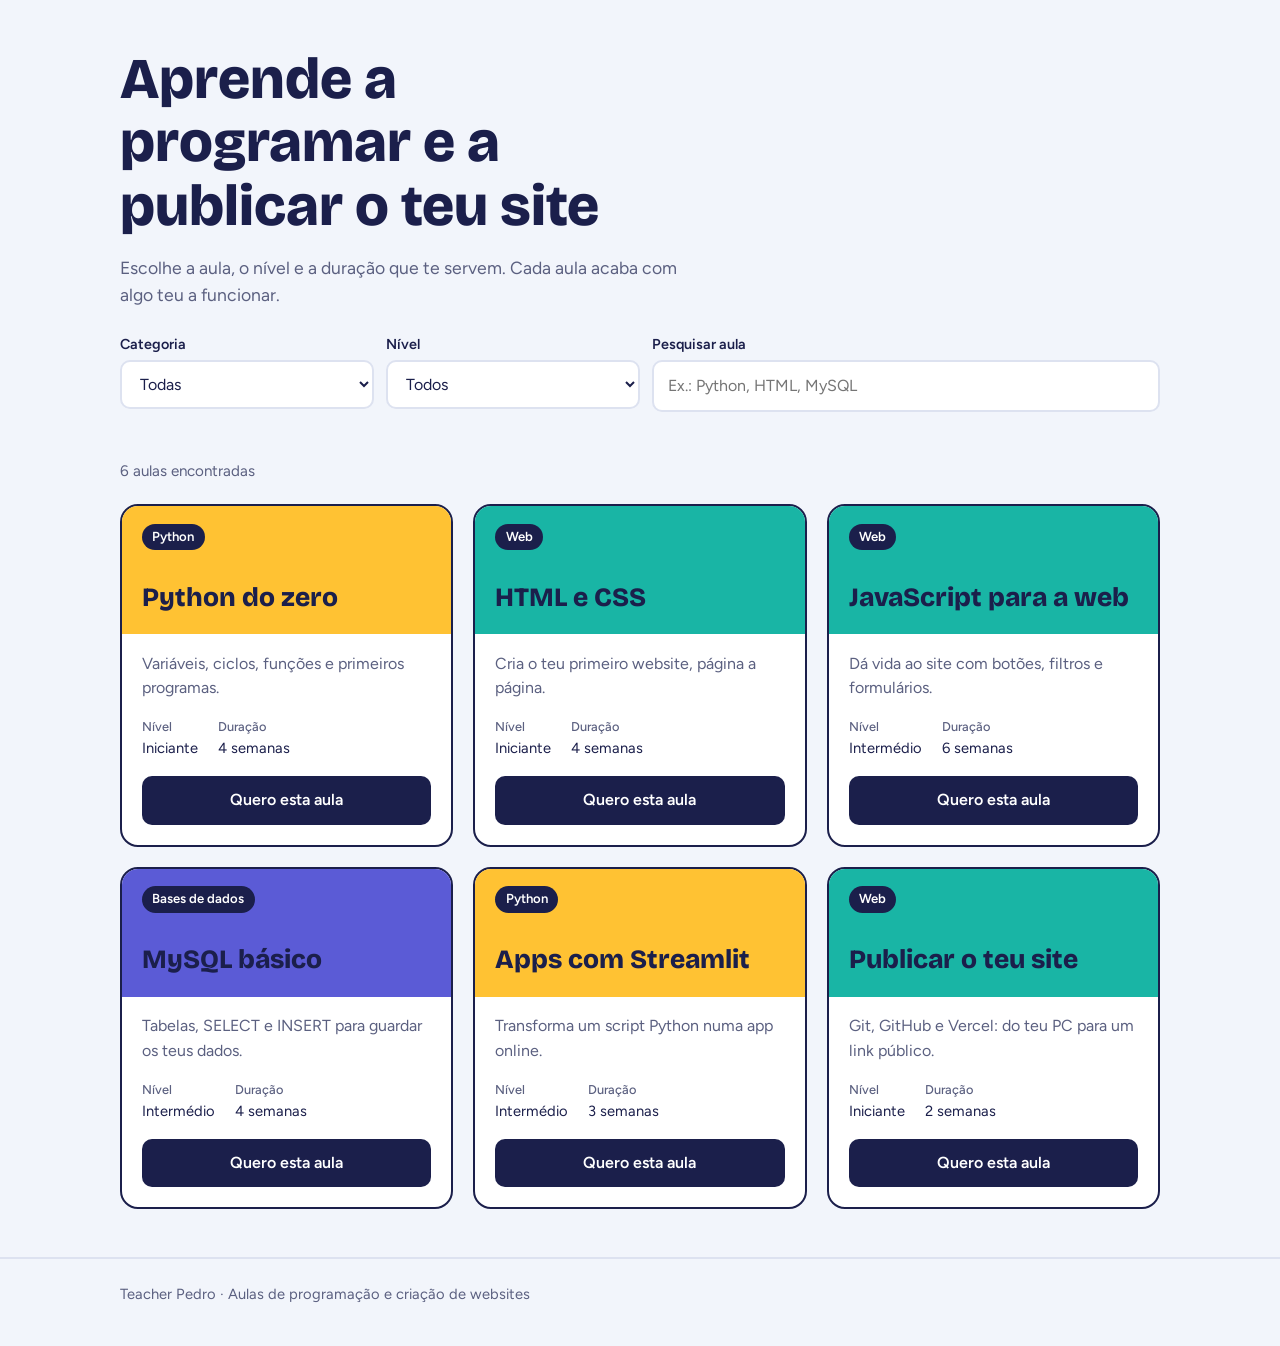
==== commit 09ef3ae8: "Pagina principal" ====
--- a/index.html
+++ b/index.html
@@ -1,93 +1,104 @@
 <!DOCTYPE html>
 <html lang="pt">
 <head>
-  <meta charset="UTF-8">
-  <meta name="viewport" content="width=device-width, initial-scale=1.0">
-  <title>Aulas de Programação</title>
-  <link rel="stylesheet" href="style.css">
+<meta charset="utf-8">
+<meta name="viewport" content="width=device-width, initial-scale=1">
+<title>Aulas de programação e websites | Teacher Pedro</title>
+<link rel="preconnect" href="https://fonts.googleapis.com">
+<link rel="preconnect" href="https://fonts.gstatic.com" crossorigin>
+<link href="https://fonts.googleapis.com/css2?family=Bricolage+Grotesque:wght@600;800&family=Figtree:wght@400;500;600&display=swap" rel="stylesheet">
+<link rel="stylesheet" href="catalogo.css">
 </head>
 <body>
-  <header class="topo">
-    <h1>Aulas de Programação</h1>
-    <p class="subtitulo">Programação e criação de websites, do zero ao primeiro projeto online.</p>
-    <div class="controlos">
-      <input type="search" id="pesquisa" placeholder="Pesquisar aula" aria-label="Pesquisar aula">
-      <select id="categoria" aria-label="Filtrar por área">
-        <option value="">Todas as áreas</option>
-      </select>
+<header>
+  <div class="wrap">
+    <h1>Aprende a programar e a publicar o teu site</h1>
+    <p>Escolhe a aula, o nível e a duração que te servem. Cada aula acaba com algo teu a funcionar.</p>
+    <div class="filtros" role="search">
+      <div><label for="categoria">Categoria</label><select id="categoria"></select></div>
+      <div><label for="nivel">Nível</label><select id="nivel"></select></div>
+      <div class="busca"><label for="pesquisa">Pesquisar aula</label><input id="pesquisa" type="search" placeholder="Ex.: Python, HTML, MySQL"></div>
     </div>
-  </header>
+  </div>
+</header>
 
-  <main>
-    <p id="contagem" class="contagem"></p>
-    <section id="lista" class="grelha"></section>
-    <p id="vazio" class="vazio" hidden>Nenhuma aula encontrada. Experimenta outra pesquisa ou área.</p>
-  </main>
+<main class="wrap">
+  <p id="contagem" aria-live="polite"></p>
+  <div id="grelha" class="grelha"></div>
+</main>
 
-  <footer class="rodape">
-    <p>&copy; 2026 Aulas de Programação</p>
-  </footer>
+<footer>
+  <div class="wrap">Teacher Pedro &middot; Aulas de programação e criação de websites</div>
+</footer>
 
-  <script>
-    // Edita esta lista para colocar as tuas aulas
-    const aulas = [
-      { nome: "Python para Iniciantes", categoria: "Python", nivel: "Iniciante", duracao: "8 aulas", descricao: "Variáveis, condições, ciclos e funções com exercícios práticos." },
-      { nome: "Python Intermédio", categoria: "Python", nivel: "Intermédio", duracao: "8 aulas", descricao: "Listas, dicionários, ficheiros e pequenos projetos." },
-      { nome: "HTML e CSS", categoria: "Websites", nivel: "Iniciante", duracao: "6 aulas", descricao: "Cria a estrutura e o estilo de uma página web." },
-      { nome: "JavaScript Básico", categoria: "Websites", nivel: "Intermédio", duracao: "8 aulas", descricao: "Torna as páginas interativas com eventos e DOM." },
-      { nome: "Criar um Website Completo", categoria: "Websites", nivel: "Intermédio", duracao: "10 aulas", descricao: "Do desenho da página até à publicação online." },
-      { nome: "Apps com Streamlit", categoria: "Python", nivel: "Intermédio", duracao: "5 aulas", descricao: "Cria aplicações web em Python e publica-as." },
-      { nome: "Bases de Dados MySQL", categoria: "Dados", nivel: "Intermédio", duracao: "6 aulas", descricao: "Tabelas, consultas SQL e ligação ao Python." },
-      { nome: "Git e GitHub", categoria: "Ferramentas", nivel: "Iniciante", duracao: "3 aulas", descricao: "Guarda versões do código e publica os teus projetos." }
-    ];
+<script>
+/* ====== EDITA AQUI ======
+   WHATSAPP: número com indicativo, sem + nem espaços (ex.: "923030010").
+   AULAS: acrescenta, apaga ou muda as aulas. */
+const WHATSAPP = "";
 
-    const lista = document.getElementById("lista");
-    const pesquisa = document.getElementById("pesquisa");
-    const categoria = document.getElementById("categoria");
-    const contagem = document.getElementById("contagem");
-    const vazio = document.getElementById("vazio");
+const AULAS = [
+  {titulo:"Python do zero", descricao:"Variáveis, ciclos, funções e primeiros programas.", categoria:"Python", nivel:"Iniciante", duracao:"4 semanas"},
+  {titulo:"HTML e CSS", descricao:"Cria o teu primeiro website, página a página.", categoria:"Web", nivel:"Iniciante", duracao:"4 semanas"},
+  {titulo:"JavaScript para a web", descricao:"Dá vida ao site com botões, filtros e formulários.", categoria:"Web", nivel:"Intermédio", duracao:"6 semanas"},
+  {titulo:"MySQL básico", descricao:"Tabelas, SELECT e INSERT para guardar os teus dados.", categoria:"Bases de dados", nivel:"Intermédio", duracao:"4 semanas"},
+  {titulo:"Apps com Streamlit", descricao:"Transforma um script Python numa app online.", categoria:"Python", nivel:"Intermédio", duracao:"3 semanas"},
+  {titulo:"Publicar o teu site", descricao:"Git, GitHub e Vercel: do teu PC para um link público.", categoria:"Web", nivel:"Iniciante", duracao:"2 semanas"}
+];
 
-    [...new Set(aulas.map(a => a.categoria))].sort().forEach(c => {
-      const opcao = document.createElement("option");
-      opcao.value = c;
-      opcao.textContent = c;
-      categoria.appendChild(opcao);
-    });
+const CORES = {"Python":"var(--python)","Web":"var(--web)","Bases de dados":"var(--db)","JavaScript":"var(--js)"};
+const $ = id => document.getElementById(id);
+const esc = s => String(s ?? "").replace(/[&<>"']/g, c => ({"&":"&amp;","<":"&lt;",">":"&gt;",'"':"&quot;","'":"&#39;"}[c]));
+const unicos = k => [...new Set(AULAS.map(a => a[k]).filter(Boolean))].sort();
 
-    function mostrar() {
-      const texto = pesquisa.value.trim().toLowerCase();
-      const cat = categoria.value;
+function preencher(sel, todos, valores){
+  $(sel).innerHTML = [todos, ...valores].map((v,i) => `<option value="${i?esc(v):""}">${esc(v)}</option>`).join("");
+}
+preencher("categoria","Todas",unicos("categoria"));
+preencher("nivel","Todos",unicos("nivel"));
 
-      const filtradas = aulas.filter(a =>
-        (!cat || a.categoria === cat) &&
-        (a.nome.toLowerCase().includes(texto) || a.descricao.toLowerCase().includes(texto))
-      );
+function ligacao(aula){
+  const msg = encodeURIComponent("Olá! Tenho interesse na aula: " + aula.titulo);
+  return WHATSAPP ? `https://wa.me/${WHATSAPP}?text=${msg}` : "#";
+}
 
-      lista.innerHTML = "";
-      filtradas.forEach(a => {
-        const cartao = document.createElement("article");
-        cartao.className = "cartao";
-        cartao.innerHTML = `
-          <div class="imagem" aria-hidden="true">&lt;/&gt;</div>
-          <div class="info">
-            <span class="etiqueta">${a.categoria}</span>
-            <h2>${a.nome}</h2>
-            <p>${a.descricao}</p>
-            <div class="meta">
-              <span>${a.nivel}</span>
-              <span>${a.duracao}</span>
-            </div>
-          </div>`;
-        lista.appendChild(cartao);
-      });
+function cartao(a){
+  const cor = CORES[a.categoria] || "var(--outro)";
+  const href = ligacao(a);
+  const alvo = WHATSAPP ? ' target="_blank" rel="noopener"' : "";
+  return `<article class="aula">
+    <div class="topo" style="--cor:${cor}">
+      <span class="tag">${esc(a.categoria)}</span>
+      <h2>${esc(a.titulo)}</h2>
+    </div>
+    <div class="corpo">
+      <p>${esc(a.descricao)}</p>
+      <div class="meta">
+        <span><b>Nível</b>${esc(a.nivel)}</span>
+        <span><b>Duração</b>${esc(a.duracao)}</span>
+      </div>
+      <a class="btn" href="${href}"${alvo}>Quero esta aula</a>
+    </div>
+  </article>`;
+}
 
-      contagem.textContent = filtradas.length + (filtradas.length === 1 ? " aula" : " aulas");
-      vazio.hidden = filtradas.length > 0;
-    }
-
-    pesquisa.addEventListener("input", mostrar);
-    categoria.addEventListener("change", mostrar);
-    mostrar();
-  </script>
+function mostrar(){
+  const cat = $("categoria").value, niv = $("nivel").value;
+  const q = $("pesquisa").value.trim().toLowerCase();
+  const lista = AULAS.filter(a =>
+    (!cat || a.categoria === cat) &&
+    (!niv || a.nivel === niv) &&
+    (!q || (a.titulo + " " + a.descricao).toLowerCase().includes(q))
+  );
+  $("contagem").textContent = lista.length === 1 ? "1 aula encontrada" : lista.length + " aulas encontradas";
+  $("grelha").innerHTML = lista.length ? lista.map(cartao).join("") :
+    `<div class="vazio">Nenhuma aula encontrada. Limpa a pesquisa ou muda os filtros.<br><button type="button" id="limpar">Limpar filtros</button></div>`;
+  const l = $("limpar");
+  if(l) l.onclick = () => { $("categoria").value = ""; $("nivel").value = ""; $("pesquisa").value = ""; mostrar(); };
+}
+["categoria","nivel"].forEach(id => $(id).addEventListener("change", mostrar));
+$("pesquisa").addEventListener("input", mostrar);
+mostrar();
+</script>
 </body>
 </html>
--- a/catalogo.css
+++ b/catalogo.css
@@ -0,0 +1,34 @@
+:root{
+  --ink:#1b1f4b; --muted:#5b6080; --bg:#f2f5fb; --card:#fff; --line:#dde2f0;
+  --python:#ffc233; --web:#19b5a5; --db:#5b5bd6; --js:#ff7a59; --outro:#8a94b8;
+}
+*{box-sizing:border-box}
+html{scroll-padding-top:1rem}
+body{margin:0;background:var(--bg);color:var(--ink);font-family:Figtree,system-ui,sans-serif;line-height:1.55}
+h1,h2,h3{font-family:"Bricolage Grotesque",Figtree,system-ui,sans-serif;line-height:1.1;margin:0}
+.wrap{max-width:1080px;margin:0 auto;padding:0 1.25rem}
+header{padding:3rem 0 1.5rem}
+header h1{font-size:clamp(2rem,6vw,3.6rem);font-weight:800;max-width:14ch}
+header p{max-width:52ch;color:var(--muted);font-size:1.1rem;margin:1rem 0 0}
+.filtros{display:grid;grid-template-columns:1fr 1fr;gap:.75rem;margin:1.5rem 0 .5rem}
+.filtros .busca{grid-column:1/-1}
+label{display:block;font-weight:600;font-size:.9rem;margin-bottom:.3rem}
+select,input{width:100%;padding:.75rem .9rem;border:2px solid var(--line);border-radius:10px;background:#fff;color:var(--ink);font:inherit}
+select:focus-visible,input:focus-visible,button:focus-visible,a:focus-visible{outline:3px solid var(--db);outline-offset:2px}
+#contagem{color:var(--muted);margin:1rem 0 1.25rem;font-size:.95rem}
+.grelha{display:grid;grid-template-columns:repeat(auto-fill,minmax(290px,1fr));gap:1.25rem;padding-bottom:3rem}
+.aula{background:var(--card);border:2px solid var(--ink);border-radius:18px;overflow:hidden;display:flex;flex-direction:column}
+.topo{background:var(--cor);padding:1.1rem 1.25rem 1.4rem;color:var(--ink);min-height:128px;display:flex;flex-direction:column;justify-content:space-between;gap:1.5rem}
+.topo .tag{align-self:flex-start;background:var(--ink);color:#fff;font-size:.82rem;font-weight:600;padding:.2rem .65rem;border-radius:99px}
+.topo h2{font-size:1.65rem;font-weight:800}
+.corpo{padding:1.1rem 1.25rem 1.25rem;display:flex;flex-direction:column;gap:1rem;flex:1}
+.corpo p{margin:0;color:var(--muted)}
+.meta{display:flex;gap:1.25rem;font-size:.92rem;margin-top:auto}
+.meta b{display:block;font-size:.8rem;color:var(--muted);font-weight:500}
+.btn{display:inline-block;text-align:center;background:var(--ink);color:#fff;text-decoration:none;font-weight:600;padding:.75rem 1rem;border-radius:10px}
+.btn:hover{background:#2b3190}
+.vazio{grid-column:1/-1;background:#fff;border:2px dashed var(--line);border-radius:14px;padding:2rem;text-align:center;color:var(--muted)}
+.vazio button{margin-top:.75rem;font:inherit;font-weight:600;padding:.6rem 1rem;border-radius:10px;border:2px solid var(--ink);background:#fff;color:var(--ink);cursor:pointer}
+footer{border-top:2px solid var(--line);padding:1.5rem 0 2.5rem;color:var(--muted);font-size:.92rem}
+@media(min-width:720px){.filtros{grid-template-columns:1fr 1fr 2fr}.filtros .busca{grid-column:auto}}
+@media(prefers-reduced-motion:no-preference){.btn{transition:background .15s}}
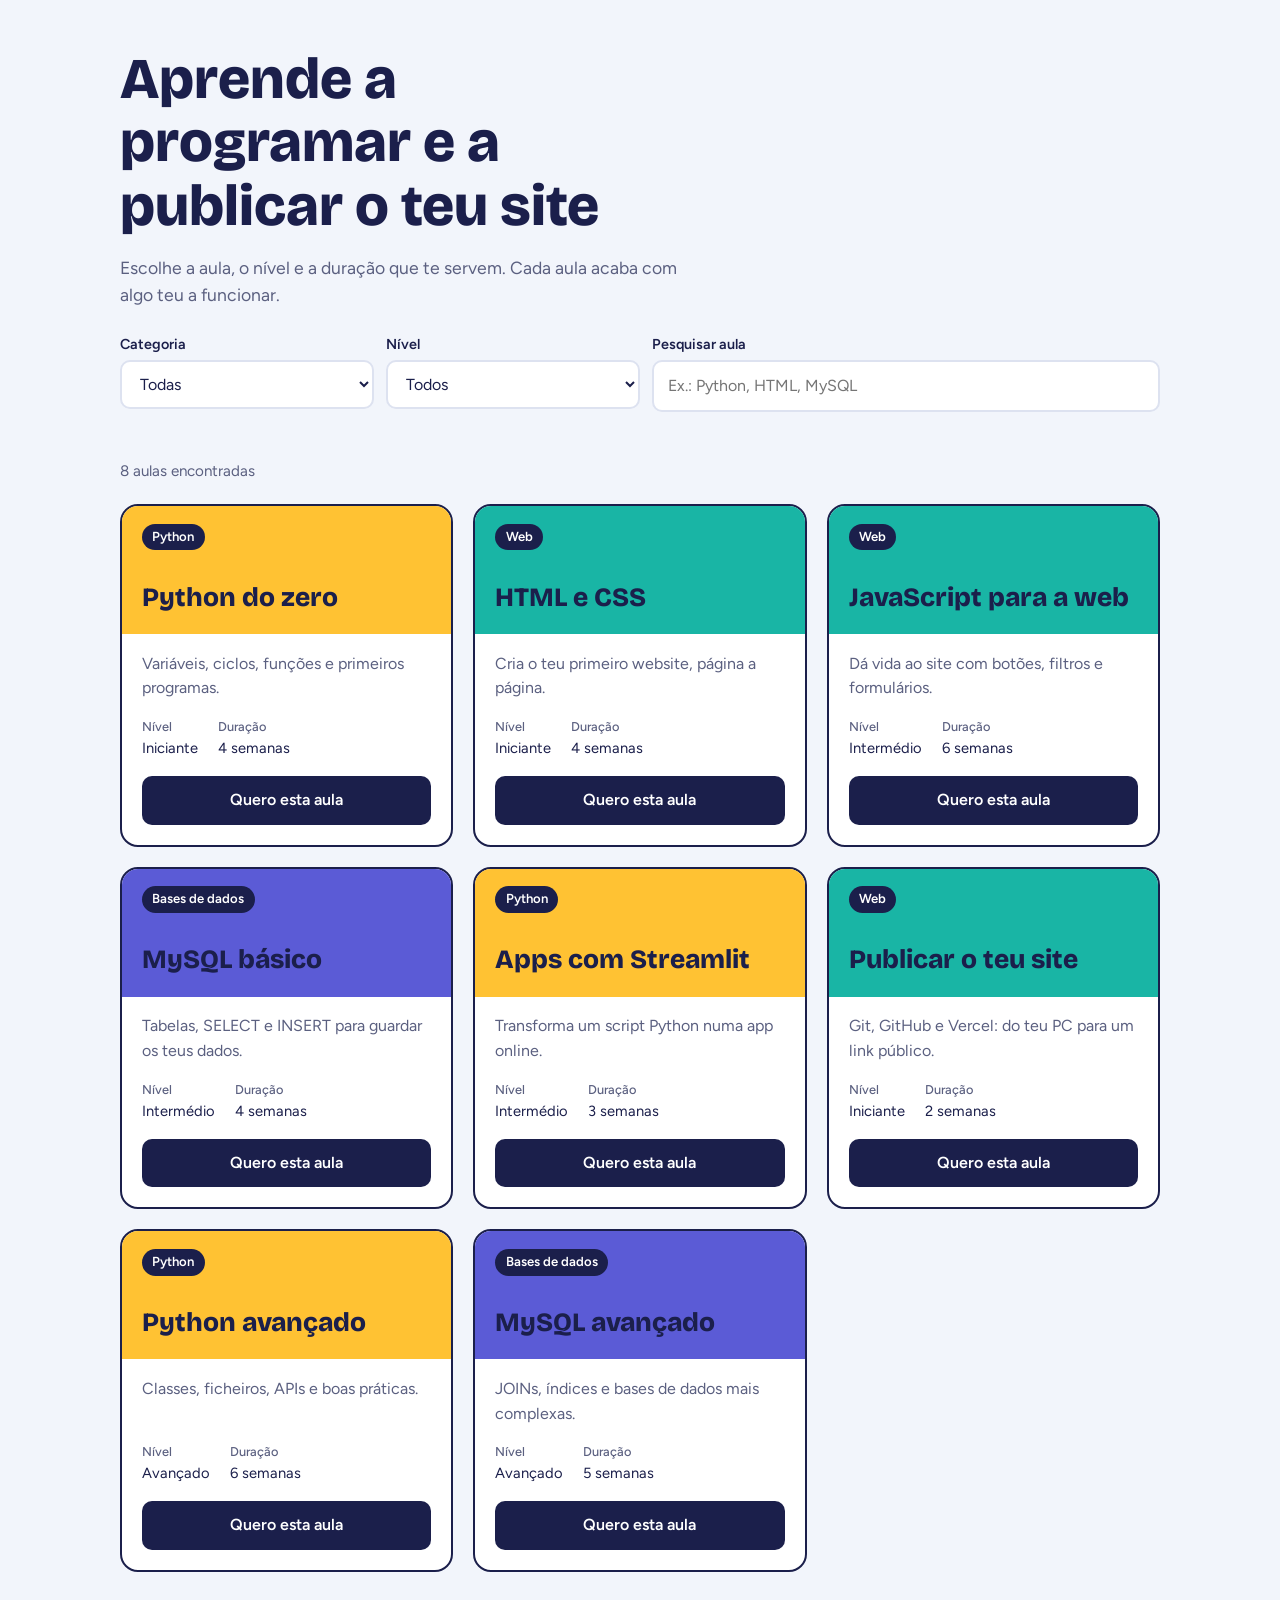
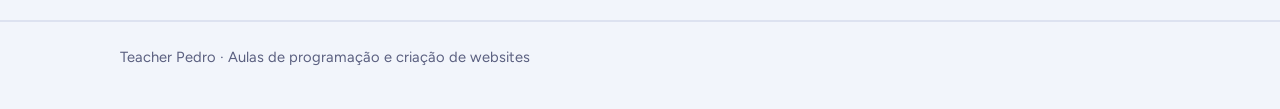
==== commit 607c3cd1: "Acrescenta nível avançado ao index" ====
--- a/index.html
+++ b/index.html
@@ -35,7 +35,7 @@
 /* ====== EDITA AQUI ======
    WHATSAPP: número com indicativo, sem + nem espaços (ex.: "923030010").
    AULAS: acrescenta, apaga ou muda as aulas. */
-const WHATSAPP = "";
+const WHATSAPP = "923030010";
 
 const AULAS = [
   {titulo:"Python do zero", descricao:"Variáveis, ciclos, funções e primeiros programas.", categoria:"Python", nivel:"Iniciante", duracao:"4 semanas"},
@@ -43,8 +43,12 @@
   {titulo:"JavaScript para a web", descricao:"Dá vida ao site com botões, filtros e formulários.", categoria:"Web", nivel:"Intermédio", duracao:"6 semanas"},
   {titulo:"MySQL básico", descricao:"Tabelas, SELECT e INSERT para guardar os teus dados.", categoria:"Bases de dados", nivel:"Intermédio", duracao:"4 semanas"},
   {titulo:"Apps com Streamlit", descricao:"Transforma um script Python numa app online.", categoria:"Python", nivel:"Intermédio", duracao:"3 semanas"},
-  {titulo:"Publicar o teu site", descricao:"Git, GitHub e Vercel: do teu PC para um link público.", categoria:"Web", nivel:"Iniciante", duracao:"2 semanas"}
+  {titulo:"Publicar o teu site", descricao:"Git, GitHub e Vercel: do teu PC para um link público.", categoria:"Web", nivel:"Iniciante", duracao:"2 semanas"},
+  {titulo:"Python avançado", descricao:"Classes, ficheiros, APIs e boas práticas.", categoria:"Python", nivel:"Avançado", duracao:"6 semanas"},
+  {titulo:"MySQL avançado", descricao:"JOINs, índices e bases de dados mais complexas.", categoria:"Bases de dados", nivel:"Avançado", duracao:"5 semanas"}
 ];
+
+const ORDEM_NIVEIS = ["Iniciante","Intermédio","Avançado"];
 
 const CORES = {"Python":"var(--python)","Web":"var(--web)","Bases de dados":"var(--db)","JavaScript":"var(--js)"};
 const $ = id => document.getElementById(id);
@@ -55,7 +59,7 @@
   $(sel).innerHTML = [todos, ...valores].map((v,i) => `<option value="${i?esc(v):""}">${esc(v)}</option>`).join("");
 }
 preencher("categoria","Todas",unicos("categoria"));
-preencher("nivel","Todos",unicos("nivel"));
+preencher("nivel","Todos",ORDEM_NIVEIS.filter(n => AULAS.some(a => a.nivel === n)));
 
 function ligacao(aula){
   const msg = encodeURIComponent("Olá! Tenho interesse na aula: " + aula.titulo);
